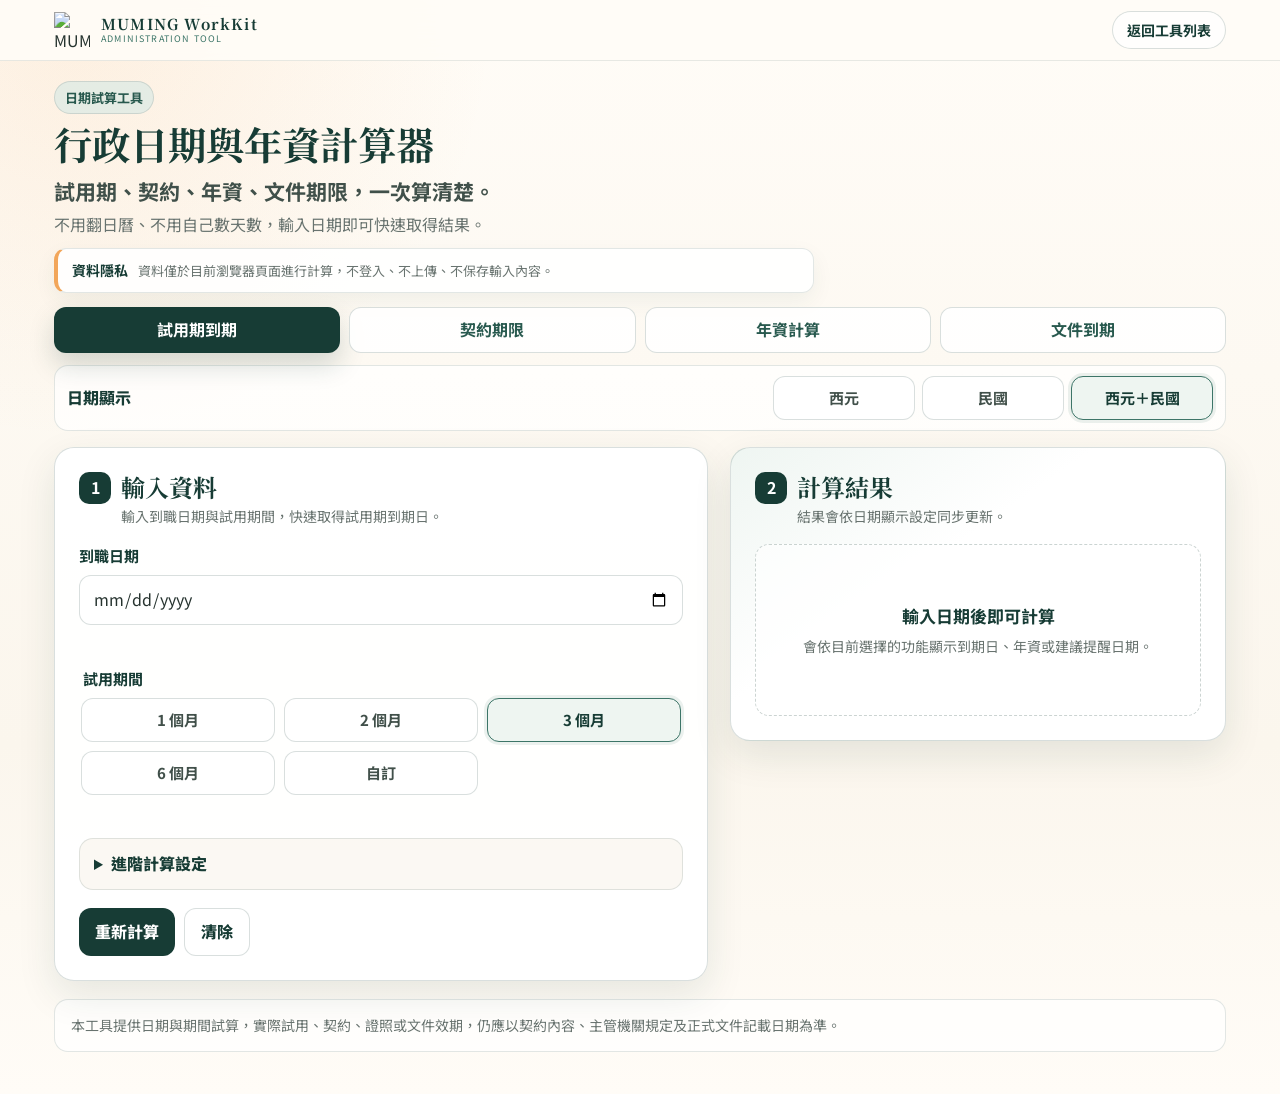
==== tools/admin-date-calculator/index.html @ 96570294 "add admin date and seniority calculator" ====
<!DOCTYPE html>
<html lang="zh-Hant">
<head>
  <meta charset="UTF-8">
  <meta name="viewport" content="width=device-width, initial-scale=1.0">
  <meta name="description" content="行政日期與年資計算器：試用期、契約、年資、文件期限，一次算清楚。">
  <meta name="theme-color" content="#173C35">
  <title>行政日期與年資計算器｜MUMING WorkKit</title>
  <link rel="preconnect" href="https://fonts.googleapis.com">
  <link rel="preconnect" href="https://fonts.gstatic.com" crossorigin>
  <link href="https://fonts.googleapis.com/css2?family=Noto+Sans+TC:wght@400;500;600;700&family=Noto+Serif+TC:wght@600;700&display=swap" rel="stylesheet">
  <link rel="stylesheet" href="tool.css">
</head>
<body>
  <a class="skip-link" href="#calculator">跳到計算器</a>
  <header class="site-header">
    <div class="header-inner">
      <a class="brand" href="../../index.html" aria-label="回到 MUMING WorkKit 首頁">
        <img class="brand-logo" src="../../assets/image_1.png" alt="MUMING">
        <span class="brand-copy">
          <span class="brand-name">MUMING WorkKit</span>
          <span class="brand-en">ADMINISTRATION TOOL</span>
        </span>
      </a>
      <a class="header-link" href="../../index.html#free-tools">返回工具列表</a>
    </div>
  </header>

  <main id="calculator" class="page-shell">
    <section class="intro">
      <div>
        <p class="eyebrow">日期試算工具</p>
        <h1>行政日期與年資計算器</h1>
        <p class="subtitle">試用期、契約、年資、文件期限，一次算清楚。</p>
        <p class="intro-note">不用翻日曆、不用自己數天數，輸入日期即可快速取得結果。</p>
      </div>
      <div class="privacy-card">
        <strong>資料隱私</strong>
        <span>資料僅於目前瀏覽器頁面進行計算，不登入、不上傳、不保存輸入內容。</span>
      </div>
    </section>

    <nav class="tabs" aria-label="計算功能">
      <button type="button" class="tab is-active" data-tab="probation">試用期到期</button>
      <button type="button" class="tab" data-tab="contract">契約期限</button>
      <button type="button" class="tab" data-tab="seniority">年資計算</button>
      <button type="button" class="tab" data-tab="document">文件到期</button>
    </nav>

    <section class="display-setting" aria-label="日期顯示設定">
      <span class="setting-label">日期顯示</span>
      <div class="segmented-control">
        <label><input type="radio" name="dateDisplay" value="western"><span>西元</span></label>
        <label><input type="radio" name="dateDisplay" value="roc"><span>民國</span></label>
        <label><input type="radio" name="dateDisplay" value="both" checked><span>西元＋民國</span></label>
      </div>
    </section>

    <section class="workspace">
      <form class="panel input-panel" id="toolForm" novalidate>
        <div class="panel-heading">
          <span class="panel-badge">1</span>
          <div>
            <h2>輸入資料</h2>
            <p id="inputHint">輸入到職日期與試用期間，快速取得試用期到期日。</p>
          </div>
        </div>

        <div class="form-section form-mode is-active" data-form="probation">
          <div class="field">
            <label for="probationStart">到職日期</label>
            <input type="date" id="probationStart" data-date-input data-error="probationStartError">
            <p class="date-helper" data-date-helper-for="probationStart"></p>
            <p class="field-error" id="probationStartError"></p>
          </div>

          <fieldset class="field">
            <legend>試用期間</legend>
            <div class="quick-grid" data-quick-group="probation">
              <label><input type="radio" name="probationPreset" value="0:1:0"><span>1 個月</span></label>
              <label><input type="radio" name="probationPreset" value="0:2:0"><span>2 個月</span></label>
              <label><input type="radio" name="probationPreset" value="0:3:0" checked><span>3 個月</span></label>
              <label><input type="radio" name="probationPreset" value="0:6:0"><span>6 個月</span></label>
              <label><input type="radio" name="probationPreset" value="custom"><span>自訂</span></label>
            </div>
            <div class="custom-period" id="probationCustom">
              <label><input type="number" min="0" step="1" id="probationCustomYears" value="0"><span>年</span></label>
              <label><input type="number" min="0" step="1" id="probationCustomMonths" value="0"><span>個月</span></label>
              <label><input type="number" min="0" step="1" id="probationCustomDays" value="0"><span>天</span></label>
            </div>
            <p class="field-error" id="probationPeriodError"></p>
          </fieldset>
        </div>

        <div class="form-section form-mode" data-form="contract">
          <div class="field">
            <label for="contractStart">契約開始日</label>
            <input type="date" id="contractStart" data-date-input data-error="contractStartError">
            <p class="date-helper" data-date-helper-for="contractStart"></p>
            <p class="field-error" id="contractStartError"></p>
          </div>

          <fieldset class="field">
            <legend>契約期間</legend>
            <div class="quick-grid" data-quick-group="contract">
              <label><input type="radio" name="contractPreset" value="0:3:0"><span>3 個月</span></label>
              <label><input type="radio" name="contractPreset" value="0:6:0" checked><span>6 個月</span></label>
              <label><input type="radio" name="contractPreset" value="1:0:0"><span>1 年</span></label>
              <label><input type="radio" name="contractPreset" value="2:0:0"><span>2 年</span></label>
              <label><input type="radio" name="contractPreset" value="3:0:0"><span>3 年</span></label>
              <label><input type="radio" name="contractPreset" value="custom"><span>自訂</span></label>
            </div>
            <div class="custom-period" id="contractCustom">
              <label><input type="number" min="0" step="1" id="contractCustomYears" value="0"><span>年</span></label>
              <label><input type="number" min="0" step="1" id="contractCustomMonths" value="0"><span>個月</span></label>
              <label><input type="number" min="0" step="1" id="contractCustomDays" value="0"><span>天</span></label>
            </div>
            <p class="field-error" id="contractPeriodError"></p>
          </fieldset>
        </div>

        <div class="form-section form-mode" data-form="seniority">
          <div class="field">
            <label for="seniorityStart">到職日期</label>
            <input type="date" id="seniorityStart" data-date-input data-error="seniorityStartError">
            <p class="date-helper" data-date-helper-for="seniorityStart"></p>
            <p class="field-error" id="seniorityStartError"></p>
          </div>
          <div class="field">
            <label for="seniorityEnd">計算至</label>
            <input type="date" id="seniorityEnd" data-date-input data-error="seniorityEndError">
            <p class="date-helper" data-date-helper-for="seniorityEnd"></p>
            <p class="field-error" id="seniorityEndError"></p>
          </div>
        </div>

        <div class="form-section form-mode" data-form="document">
          <div class="field">
            <label for="documentName">文件名稱 <span class="optional">選填</span></label>
            <input type="text" id="documentName" maxlength="60" placeholder="例如：證照、訓練證明、合約文件">
          </div>
          <div class="field">
            <label for="documentStart">起始日期／核發日期</label>
            <input type="date" id="documentStart" data-date-input data-error="documentStartError">
            <p class="date-helper" data-date-helper-for="documentStart"></p>
            <p class="field-error" id="documentStartError"></p>
          </div>

          <fieldset class="field">
            <legend>有效期間</legend>
            <div class="quick-grid" data-quick-group="document">
              <label><input type="radio" name="documentPreset" value="0:0:30"><span>30 天</span></label>
              <label><input type="radio" name="documentPreset" value="0:3:0"><span>3 個月</span></label>
              <label><input type="radio" name="documentPreset" value="0:6:0"><span>6 個月</span></label>
              <label><input type="radio" name="documentPreset" value="1:0:0" checked><span>1 年</span></label>
              <label><input type="radio" name="documentPreset" value="2:0:0"><span>2 年</span></label>
              <label><input type="radio" name="documentPreset" value="custom"><span>自訂</span></label>
            </div>
            <div class="custom-period" id="documentCustom">
              <label><input type="number" min="0" step="1" id="documentCustomYears" value="0"><span>年</span></label>
              <label><input type="number" min="0" step="1" id="documentCustomMonths" value="0"><span>個月</span></label>
              <label><input type="number" min="0" step="1" id="documentCustomDays" value="0"><span>天</span></label>
            </div>
            <p class="field-error" id="documentPeriodError"></p>
          </fieldset>

          <fieldset class="field">
            <legend>提前幾天計算提醒日期</legend>
            <p class="field-note">僅計算建議提醒日期，不會主動發送通知。</p>
            <div class="quick-grid reminder-grid">
              <label><input type="radio" name="reminderPreset" value="none"><span>不計算</span></label>
              <label><input type="radio" name="reminderPreset" value="7"><span>7 天</span></label>
              <label><input type="radio" name="reminderPreset" value="14"><span>14 天</span></label>
              <label><input type="radio" name="reminderPreset" value="30" checked><span>30 天</span></label>
              <label><input type="radio" name="reminderPreset" value="60"><span>60 天</span></label>
              <label><input type="radio" name="reminderPreset" value="90"><span>90 天</span></label>
              <label><input type="radio" name="reminderPreset" value="custom"><span>自訂</span></label>
            </div>
            <div class="custom-reminder" id="reminderCustom">
              <input type="number" min="0" step="1" id="reminderCustomValue" placeholder="提前天數">
              <span class="unit-chip">天</span>
            </div>
            <p class="field-error" id="reminderError"></p>
          </fieldset>
        </div>

        <details class="advanced">
          <summary>進階計算設定</summary>
          <fieldset class="field compact-field">
            <legend>計算方式</legend>
            <div class="method-options">
              <label>
                <input type="radio" name="method" value="inclusive" checked>
                <span><strong>包含起始日計算</strong><small>例：8/10 起算 3 個月 → 11/09</small></span>
              </label>
              <label>
                <input type="radio" name="method" value="direct">
                <span><strong>日期直接往後推</strong><small>例：8/10 往後 3 個月 → 11/10</small></span>
              </label>
            </div>
          </fieldset>
        </details>

        <div class="form-actions">
          <button type="submit" class="primary-button">重新計算</button>
          <button type="button" class="ghost-button" id="clearButton">清除</button>
        </div>
      </form>

      <aside class="panel result-panel" aria-live="polite">
        <div class="panel-heading result-heading">
          <span class="panel-badge">2</span>
          <div>
            <h2>計算結果</h2>
            <p id="resultHint">結果會依日期顯示設定同步更新。</p>
          </div>
        </div>

        <div class="empty-result" id="emptyResult">
          <strong>輸入日期後即可計算</strong>
          <span>會依目前選擇的功能顯示到期日、年資或建議提醒日期。</span>
        </div>

        <div class="result-content" id="resultContent" hidden>
          <p class="result-label" id="resultLabel"></p>
          <div class="result-main" id="resultMain"></div>
          <p class="secondary-date" id="secondaryDate"></p>
          <div class="summary-list" id="summaryList"></div>
          <p class="calculation-note" id="calculationNote"></p>
          <div class="copy-box">
            <label for="copyText">可複製摘要</label>
            <textarea id="copyText" readonly></textarea>
          </div>
          <div class="result-actions">
            <button type="button" class="primary-button" id="copyButton">複製結果</button>
            <button type="button" class="ghost-button" id="recalculateButton">重新計算</button>
            <button type="button" class="ghost-button" id="clearResultButton">清除</button>
          </div>
          <p class="copy-status" id="copyStatus" role="status"></p>
        </div>
      </aside>
    </section>

    <section class="notice">
      <p>本工具提供日期與期間試算，實際試用、契約、證照或文件效期，仍應以契約內容、主管機關規定及正式文件記載日期為準。</p>
    </section>
  </main>

  <script src="tool.js"></script>
</body>
</html>
---- tools/admin-date-calculator/tool.css ----
:root {
  --ink: #173C35;
  --ink-2: #28594E;
  --ink-3: #3D7568;
  --paper: #FFFCF7;
  --cream: #F6F0E5;
  --sage: #EEF5F1;
  --gold: #F2A65A;
  --gold-soft: #FFE5C5;
  --text: #26332F;
  --muted: #68736F;
  --line: rgba(23, 60, 53, .16);
  --danger: #A6463E;
  --white: #FFFFFF;
  --shadow: 0 14px 38px rgba(23, 60, 53, .10);
  --content: 1220px;
}

* { box-sizing: border-box; }

html {
  scroll-behavior: smooth;
  -webkit-text-size-adjust: 100%;
}

body {
  margin: 0;
  color: var(--text);
  background:
    radial-gradient(circle at 6% 2%, rgba(242, 166, 90, .14), transparent 26rem),
    linear-gradient(180deg, var(--paper), #FBF6ED 68%, var(--paper));
  font-family: "Noto Sans TC", system-ui, -apple-system, BlinkMacSystemFont, "Segoe UI", sans-serif;
  line-height: 1.62;
}

button,
input,
select,
textarea { font: inherit; }

button { cursor: pointer; }

a { color: inherit; }

.skip-link {
  position: absolute;
  left: 12px;
  top: -60px;
  z-index: 100;
  padding: 10px 14px;
  border-radius: 10px;
  color: #fff;
  background: var(--ink);
}

.skip-link:focus { top: 12px; }

.site-header {
  position: sticky;
  top: 0;
  z-index: 50;
  border-bottom: 1px solid rgba(23, 60, 53, .1);
  background: rgba(255, 252, 247, .92);
  backdrop-filter: blur(16px);
}

.header-inner {
  max-width: var(--content);
  min-height: 60px;
  margin: 0 auto;
  padding: 7px 24px;
  display: flex;
  align-items: center;
  justify-content: space-between;
  gap: 20px;
}

.brand {
  min-width: 0;
  display: flex;
  align-items: center;
  gap: 11px;
  text-decoration: none;
}

.brand-logo {
  width: 36px;
  height: 36px;
  object-fit: contain;
  flex: 0 0 auto;
}

.brand-name {
  display: block;
  color: var(--ink);
  font-family: "Noto Serif TC", serif;
  font-size: 15px;
  font-weight: 700;
  line-height: 1.25;
  letter-spacing: .08em;
  white-space: nowrap;
}

.brand-en {
  display: block;
  color: var(--ink-3);
  font-size: 9px;
  line-height: 1.35;
  letter-spacing: .13em;
  white-space: nowrap;
}

.header-link {
  min-height: 38px;
  padding: 7px 14px;
  display: inline-flex;
  align-items: center;
  justify-content: center;
  border: 1px solid var(--line);
  border-radius: 999px;
  background: rgba(255, 255, 255, .75);
  color: var(--ink);
  font-size: 14px;
  font-weight: 700;
  text-decoration: none;
}

.page-shell {
  max-width: var(--content);
  margin: 0 auto;
  padding: 20px 24px 42px;
}

.intro {
  display: block;
  margin-bottom: 14px;
}

.eyebrow {
  width: fit-content;
  margin: 0 0 7px;
  padding: 5px 10px;
  border: 1px solid rgba(23, 60, 53, .13);
  border-radius: 999px;
  background: rgba(221, 234, 228, .75);
  color: var(--ink-2);
  font-size: 13px;
  font-weight: 700;
}

h1 {
  margin: 0;
  color: var(--ink);
  font-family: "Noto Serif TC", serif;
  font-size: clamp(36px, 3vw, 40px);
  line-height: 1.18;
  letter-spacing: 0;
}

.subtitle {
  margin: 8px 0 0;
  color: #40504A;
  font-size: 21px;
  font-weight: 700;
}

.intro-note {
  margin: 4px 0 0;
  color: var(--muted);
  font-size: 16px;
}

.privacy-card {
  max-width: 760px;
  margin-top: 10px;
  padding: 10px 14px;
  display: flex;
  align-items: baseline;
  gap: 10px;
  border: 1px solid rgba(23, 60, 53, .12);
  border-left: 4px solid var(--gold);
  border-radius: 12px;
  background: rgba(255, 255, 255, .88);
  box-shadow: 0 8px 22px rgba(23, 60, 53, .06);
}

.privacy-card strong {
  flex: 0 0 auto;
  color: var(--ink);
  font-size: 14px;
}

.privacy-card span {
  color: var(--muted);
  font-size: 13px;
}

.tabs {
  display: grid;
  grid-template-columns: repeat(4, minmax(0, 1fr));
  gap: 9px;
  margin-bottom: 12px;
}

.tab {
  min-height: 46px;
  padding: 9px 12px;
  border: 1px solid var(--line);
  border-radius: 12px;
  background: rgba(255, 255, 255, .86);
  color: var(--ink-2);
  font-weight: 700;
}

.tab.is-active {
  border-color: rgba(23, 60, 53, .42);
  background: var(--ink);
  color: #fff;
  box-shadow: 0 12px 26px rgba(23, 60, 53, .18);
}

.display-setting {
  margin-bottom: 16px;
  padding: 10px 12px;
  display: flex;
  align-items: center;
  justify-content: space-between;
  gap: 14px;
  border: 1px solid rgba(23, 60, 53, .12);
  border-radius: 14px;
  background: rgba(255, 255, 255, .72);
}

.setting-label {
  color: var(--ink);
  font-weight: 800;
  white-space: nowrap;
}

.segmented-control {
  display: grid;
  grid-template-columns: repeat(3, minmax(0, 1fr));
  gap: 7px;
  width: min(440px, 100%);
}

.segmented-control label,
.quick-grid label,
.method-options label {
  margin: 0;
}

.segmented-control input,
.quick-grid input,
.method-options input {
  position: absolute;
  opacity: 0;
  pointer-events: none;
}

.segmented-control span,
.quick-grid span {
  min-height: 44px;
  padding: 8px 10px;
  display: flex;
  align-items: center;
  justify-content: center;
  border: 1px solid var(--line);
  border-radius: 12px;
  background: #fff;
  color: #41504A;
  font-weight: 700;
  text-align: center;
}

.segmented-control input:checked + span,
.quick-grid input:checked + span,
.method-options input:checked + span {
  border-color: var(--ink-3);
  background: var(--sage);
  color: var(--ink);
  box-shadow: 0 0 0 3px rgba(61, 117, 104, .1);
}

.workspace {
  display: grid;
  grid-template-columns: minmax(0, 1.32fr) minmax(360px, 1fr);
  gap: 22px;
  align-items: start;
}

.panel {
  border: 1px solid var(--line);
  border-radius: 20px;
  background: rgba(255, 255, 255, .94);
  box-shadow: var(--shadow);
}

.input-panel,
.result-panel { padding: 24px; }

.result-panel {
  position: sticky;
  top: 76px;
  overflow: hidden;
  background:
    linear-gradient(145deg, rgba(238, 245, 241, .96), rgba(255, 255, 255, .96) 40%),
    var(--white);
}

.panel-heading {
  display: flex;
  gap: 10px;
  align-items: flex-start;
  margin-bottom: 16px;
}

.panel-badge {
  width: 32px;
  height: 32px;
  display: grid;
  place-items: center;
  flex: 0 0 auto;
  border-radius: 10px;
  background: var(--ink);
  color: #fff;
  font-weight: 700;
}

.panel-heading h2 {
  margin: 0;
  color: var(--ink);
  font-family: "Noto Serif TC", serif;
  font-size: 24px;
  line-height: 1.25;
}

.panel-heading p {
  margin: 3px 0 0;
  color: var(--muted);
  font-size: 14px;
}

.form-mode { display: none; }
.form-mode.is-active { display: block; }

.field {
  margin-top: 16px;
  min-width: 0;
}

fieldset {
  padding: 0;
  border: 0;
}

label,
legend {
  display: block;
  margin-bottom: 7px;
  color: var(--ink);
  font-size: 15px;
  font-weight: 700;
}

.optional {
  color: var(--muted);
  font-size: 12px;
  font-weight: 500;
}

input[type="date"],
input[type="text"],
input[type="number"],
select,
textarea {
  width: 100%;
  min-height: 46px;
  padding: 10px 13px;
  border: 1px solid var(--line);
  border-radius: 12px;
  background: #fff;
  color: var(--text);
  outline: none;
}

textarea {
  resize: none;
}

input:focus,
select:focus,
textarea:focus {
  border-color: var(--ink-3);
  box-shadow: 0 0 0 3px rgba(61, 117, 104, .12);
}

.date-helper,
.field-note {
  margin: 6px 0 0;
  color: var(--muted);
  font-size: 14px;
}

.field-note {
  margin: -2px 0 10px;
}

.quick-grid {
  display: grid;
  grid-template-columns: repeat(3, minmax(0, 1fr));
  gap: 9px;
}

.custom-period {
  display: none;
  grid-template-columns: repeat(3, minmax(0, 1fr));
  gap: 9px;
  margin-top: 10px;
}

.custom-period.is-visible { display: grid; }

.custom-period label {
  margin: 0;
  display: grid;
  grid-template-columns: minmax(0, 1fr) auto;
  align-items: center;
  gap: 8px;
}

.custom-period label span {
  color: var(--ink);
  font-weight: 800;
  white-space: nowrap;
}

.custom-reminder {
  display: none;
  grid-template-columns: minmax(0, 1fr) 72px;
  gap: 9px;
  margin-top: 10px;
}

.custom-reminder.is-visible { display: grid; }

.unit-chip {
  min-height: 46px;
  display: grid;
  place-items: center;
  border: 1px solid var(--line);
  border-radius: 12px;
  background: var(--cream);
  color: var(--ink);
  font-weight: 700;
}

.field-error {
  min-height: 20px;
  margin: 5px 0 0;
  color: var(--danger);
  font-size: 13px;
}

.advanced {
  margin-top: 18px;
  padding: 12px 14px;
  border: 1px solid rgba(23, 60, 53, .12);
  border-radius: 14px;
  background: rgba(246, 240, 229, .48);
}

.advanced[hidden] { display: none; }

.advanced summary {
  color: var(--ink);
  font-weight: 800;
  cursor: pointer;
}

.compact-field { margin-top: 14px; }

.method-options {
  display: grid;
  grid-template-columns: 1fr 1fr;
  gap: 9px;
}

.method-options span {
  min-height: 60px;
  padding: 9px 10px;
  display: grid;
  align-content: center;
  gap: 2px;
  border: 1px solid var(--line);
  border-radius: 12px;
  background: #fff;
  color: #41504A;
  text-align: left;
}

.method-options strong {
  color: inherit;
  font-size: 15px;
}

.method-options small {
  color: var(--muted);
  font-size: 12px;
  font-weight: 600;
}

.form-actions,
.result-actions {
  display: flex;
  flex-wrap: wrap;
  gap: 9px;
  margin-top: 18px;
}

.primary-button,
.ghost-button {
  min-height: 46px;
  padding: 10px 16px;
  border-radius: 12px;
  font-weight: 800;
}

.primary-button {
  border: 0;
  background: var(--ink);
  color: #fff;
}

.ghost-button {
  border: 1px solid var(--line);
  background: #fff;
  color: var(--ink);
}

.empty-result {
  min-height: 172px;
  display: grid;
  place-items: center;
  align-content: center;
  gap: 6px;
  padding: 22px;
  border: 1px dashed rgba(23, 60, 53, .22);
  border-radius: 14px;
  background: rgba(255, 255, 255, .62);
  text-align: center;
}

.empty-result[hidden],
.result-content[hidden] {
  display: none !important;
}

.empty-result strong {
  color: var(--ink);
  font-size: 17px;
}

.empty-result span {
  color: var(--muted);
  font-size: 14px;
}

.result-content {
  padding-top: 2px;
}

.result-label {
  margin: 0 0 5px;
  color: var(--ink-3);
  font-size: 15px;
  font-weight: 800;
  letter-spacing: .04em;
}

.result-main {
  color: var(--ink);
  font-family: "Noto Serif TC", serif;
  font-size: clamp(32px, 3.2vw, 40px);
  line-height: 1.12;
  font-weight: 700;
  overflow-wrap: anywhere;
}

.secondary-date {
  margin: 7px 0 0;
  color: #45544F;
  font-size: 17px;
  font-weight: 700;
}

.summary-list {
  margin-top: 16px;
  border-top: 1px solid var(--line);
}

.summary-row {
  display: grid;
  grid-template-columns: minmax(120px, .58fr) minmax(0, 1fr);
  gap: 12px;
  padding: 10px 0;
  border-bottom: 1px solid rgba(23, 60, 53, .1);
}

.summary-row span {
  color: var(--muted);
  font-size: 14px;
  font-weight: 800;
}

.summary-row strong {
  color: var(--ink);
  font-size: 15px;
  line-height: 1.45;
  overflow-wrap: anywhere;
}

.calculation-note {
  margin: 14px 0 0;
  padding: 10px 12px;
  border-left: 4px solid var(--gold);
  border-radius: 0 12px 12px 0;
  background: var(--gold-soft);
  color: #4E4535;
  font-size: 14px;
}

.copy-box {
  margin-top: 16px;
}

.copy-box label {
  margin-bottom: 8px;
  font-size: 16px;
}

#copyText {
  min-height: 0;
  overflow: hidden;
  color: #34433E;
  background: #fff;
  font-size: 15px;
  line-height: 1.6;
}

.copy-status {
  min-height: 22px;
  margin: 8px 0 0;
  color: var(--ink-3);
  font-size: 13px;
}

.notice {
  margin-top: 18px;
  padding: 14px 16px;
  border: 1px solid rgba(23, 60, 53, .12);
  border-radius: 14px;
  background: rgba(255, 255, 255, .72);
  color: var(--muted);
  font-size: 14px;
}

.notice p { margin: 0; }

@media (max-width: 768px) {
  .intro,
  .workspace {
    grid-template-columns: 1fr;
  }

  .result-panel {
    position: static;
  }
}

@media (max-width: 680px) {
  .header-inner,
  .page-shell {
    padding-left: 16px;
    padding-right: 16px;
  }

  .brand-en { display: none; }

  .header-link {
    padding-left: 12px;
    padding-right: 12px;
    font-size: 13px;
  }

  .page-shell {
    padding-top: 18px;
  }

  .privacy-card,
  .display-setting {
    display: block;
  }

  .privacy-card strong {
    display: block;
    margin-bottom: 2px;
  }

  .setting-label {
    display: block;
    margin-bottom: 8px;
  }

  .tabs {
    grid-template-columns: 1fr 1fr;
  }

  .segmented-control,
  .quick-grid,
  .method-options,
  .custom-period {
    grid-template-columns: 1fr;
  }

  .input-panel,
  .result-panel {
    padding: 20px;
    border-radius: 20px;
  }

  .summary-row {
    grid-template-columns: 1fr;
    gap: 2px;
  }

  .result-main {
    font-size: 34px;
  }
}
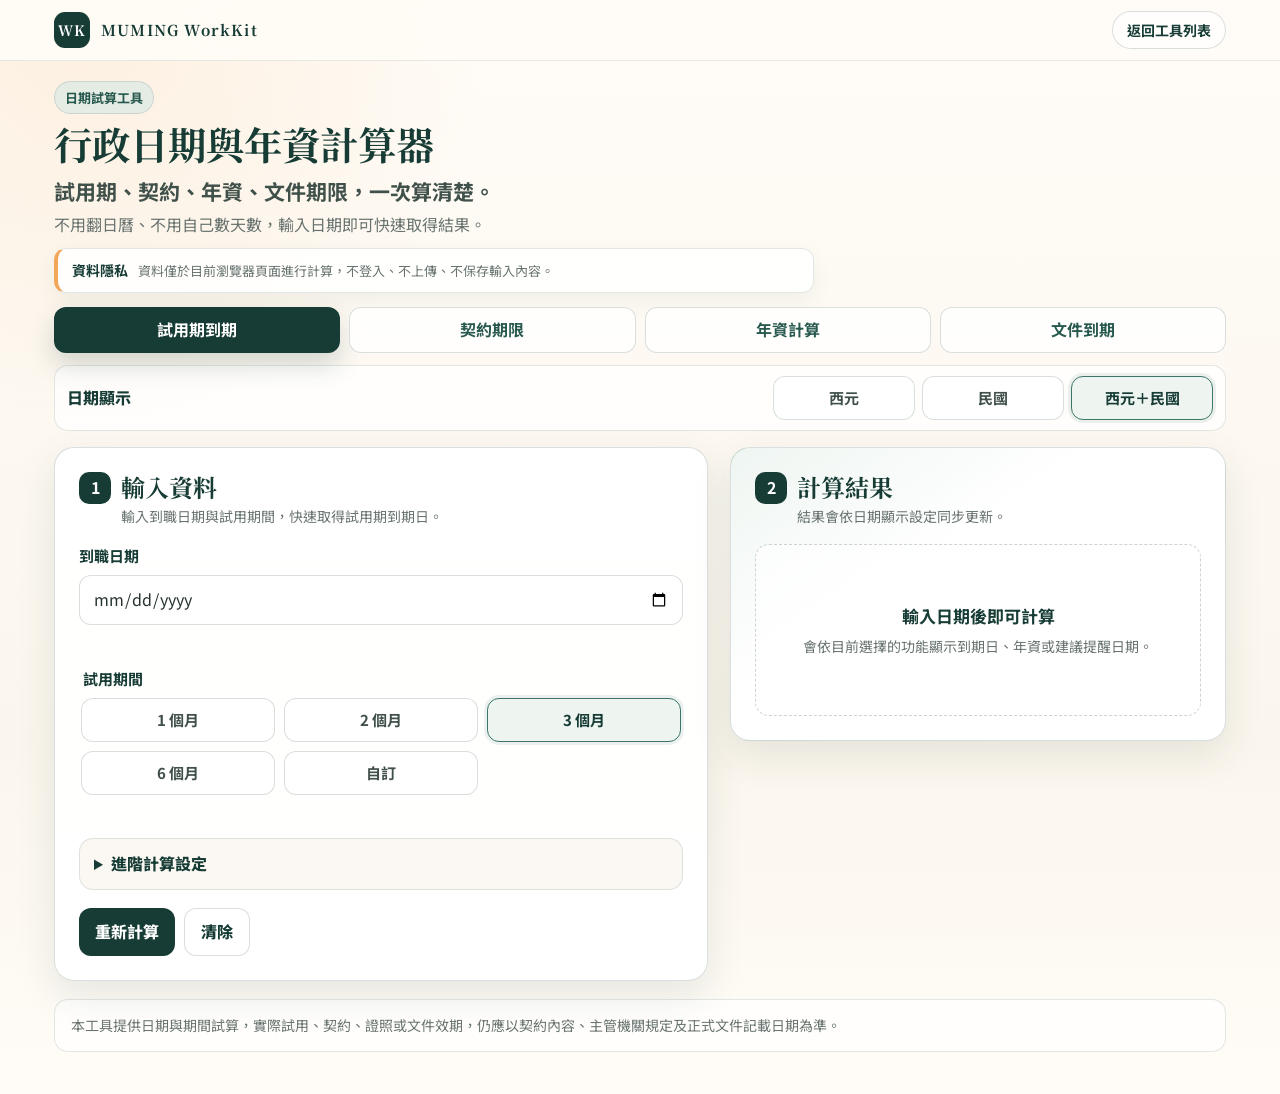
==== commit 6f444e0e: "refine WorkKit tool catalog and navigation" ====
--- a/tools/admin-date-calculator/index.html
+++ b/tools/admin-date-calculator/index.html
@@ -16,10 +16,9 @@
   <header class="site-header">
     <div class="header-inner">
       <a class="brand" href="../../index.html" aria-label="回到 MUMING WorkKit 首頁">
-        <img class="brand-logo" src="../../assets/image_1.png" alt="MUMING">
+        <span class="brand-mark" aria-hidden="true">WK</span>
         <span class="brand-copy">
           <span class="brand-name">MUMING WorkKit</span>
-          <span class="brand-en">ADMINISTRATION TOOL</span>
         </span>
       </a>
       <a class="header-link" href="../../index.html#free-tools">返回工具列表</a>
--- a/tools/admin-date-calculator/tool.css
+++ b/tools/admin-date-calculator/tool.css
@@ -83,11 +83,19 @@
   text-decoration: none;
 }
 
-.brand-logo {
+.brand-mark {
   width: 36px;
   height: 36px;
-  object-fit: contain;
+  display: grid;
+  place-items: center;
   flex: 0 0 auto;
+  border-radius: 11px;
+  background: var(--ink);
+  color: #fff;
+  font-family: "Noto Serif TC", serif;
+  font-size: 14px;
+  font-weight: 700;
+  letter-spacing: .04em;
 }
 
 .brand-name {
